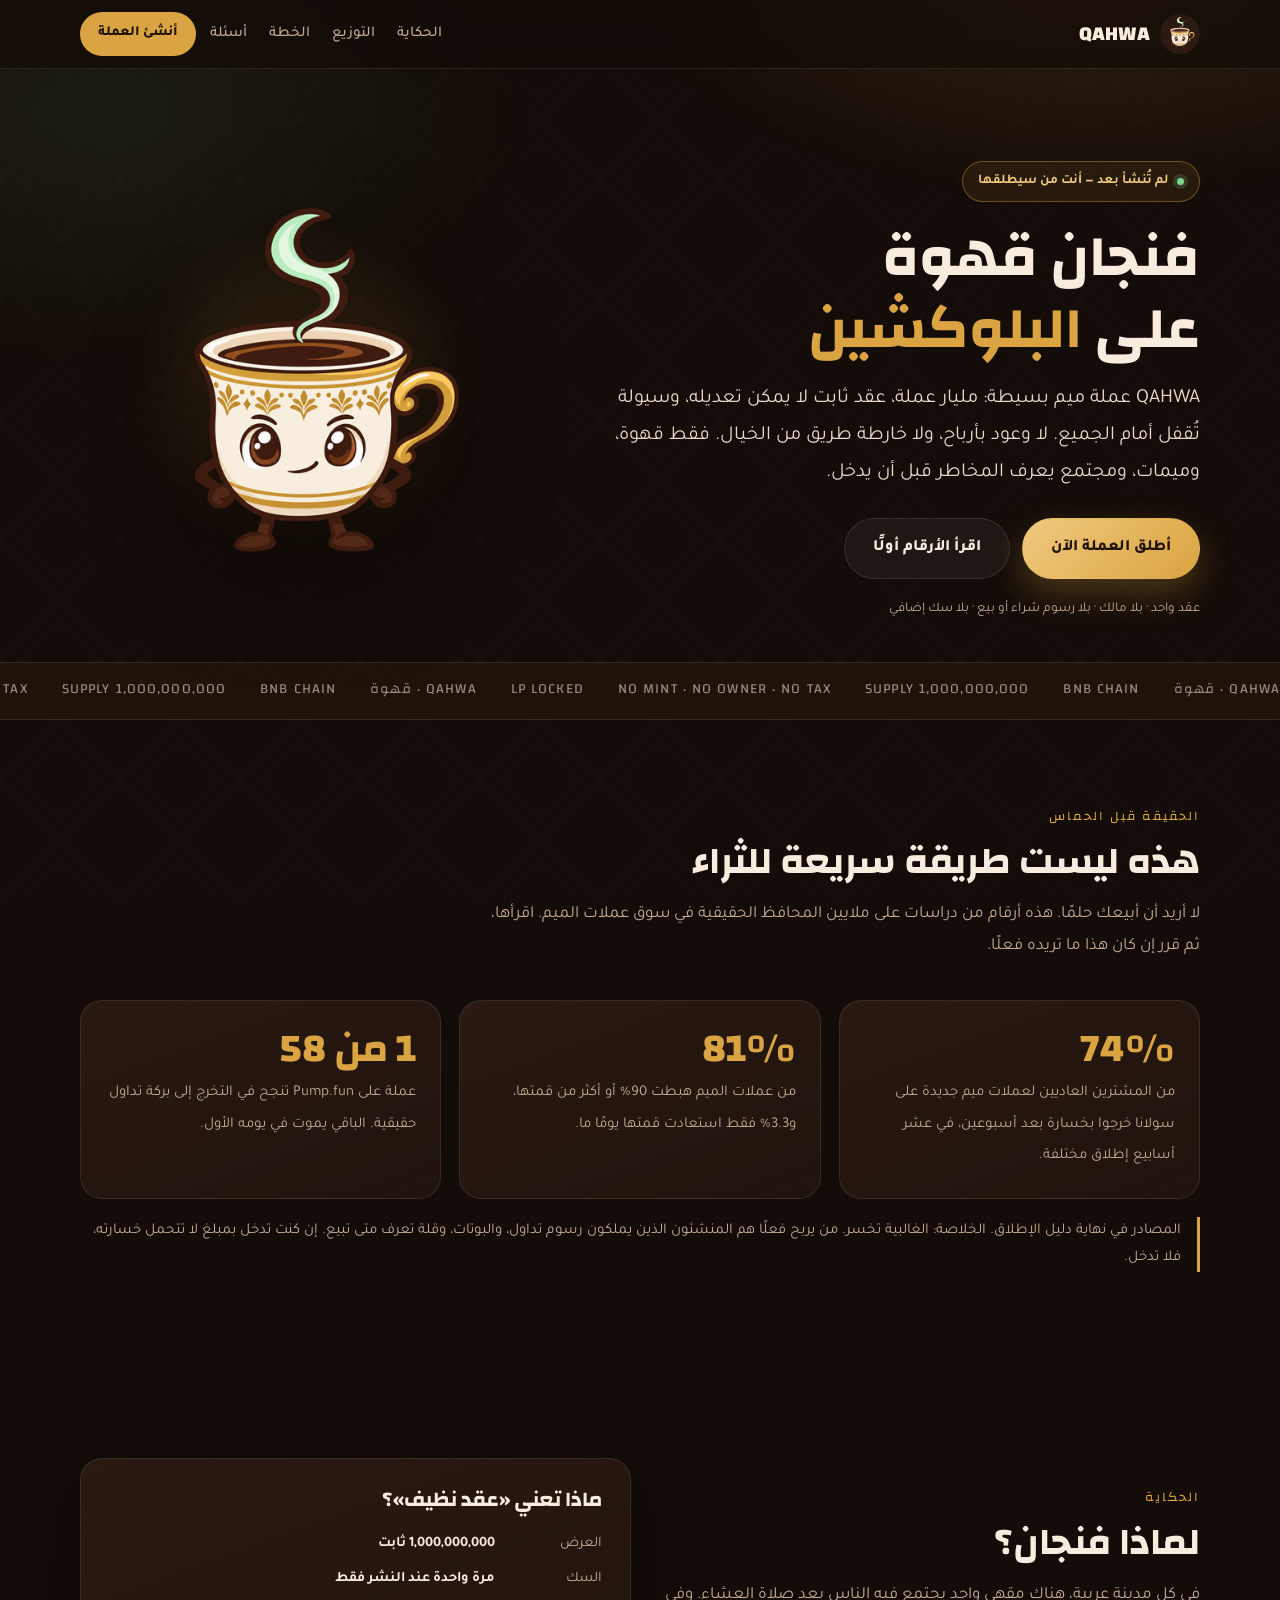
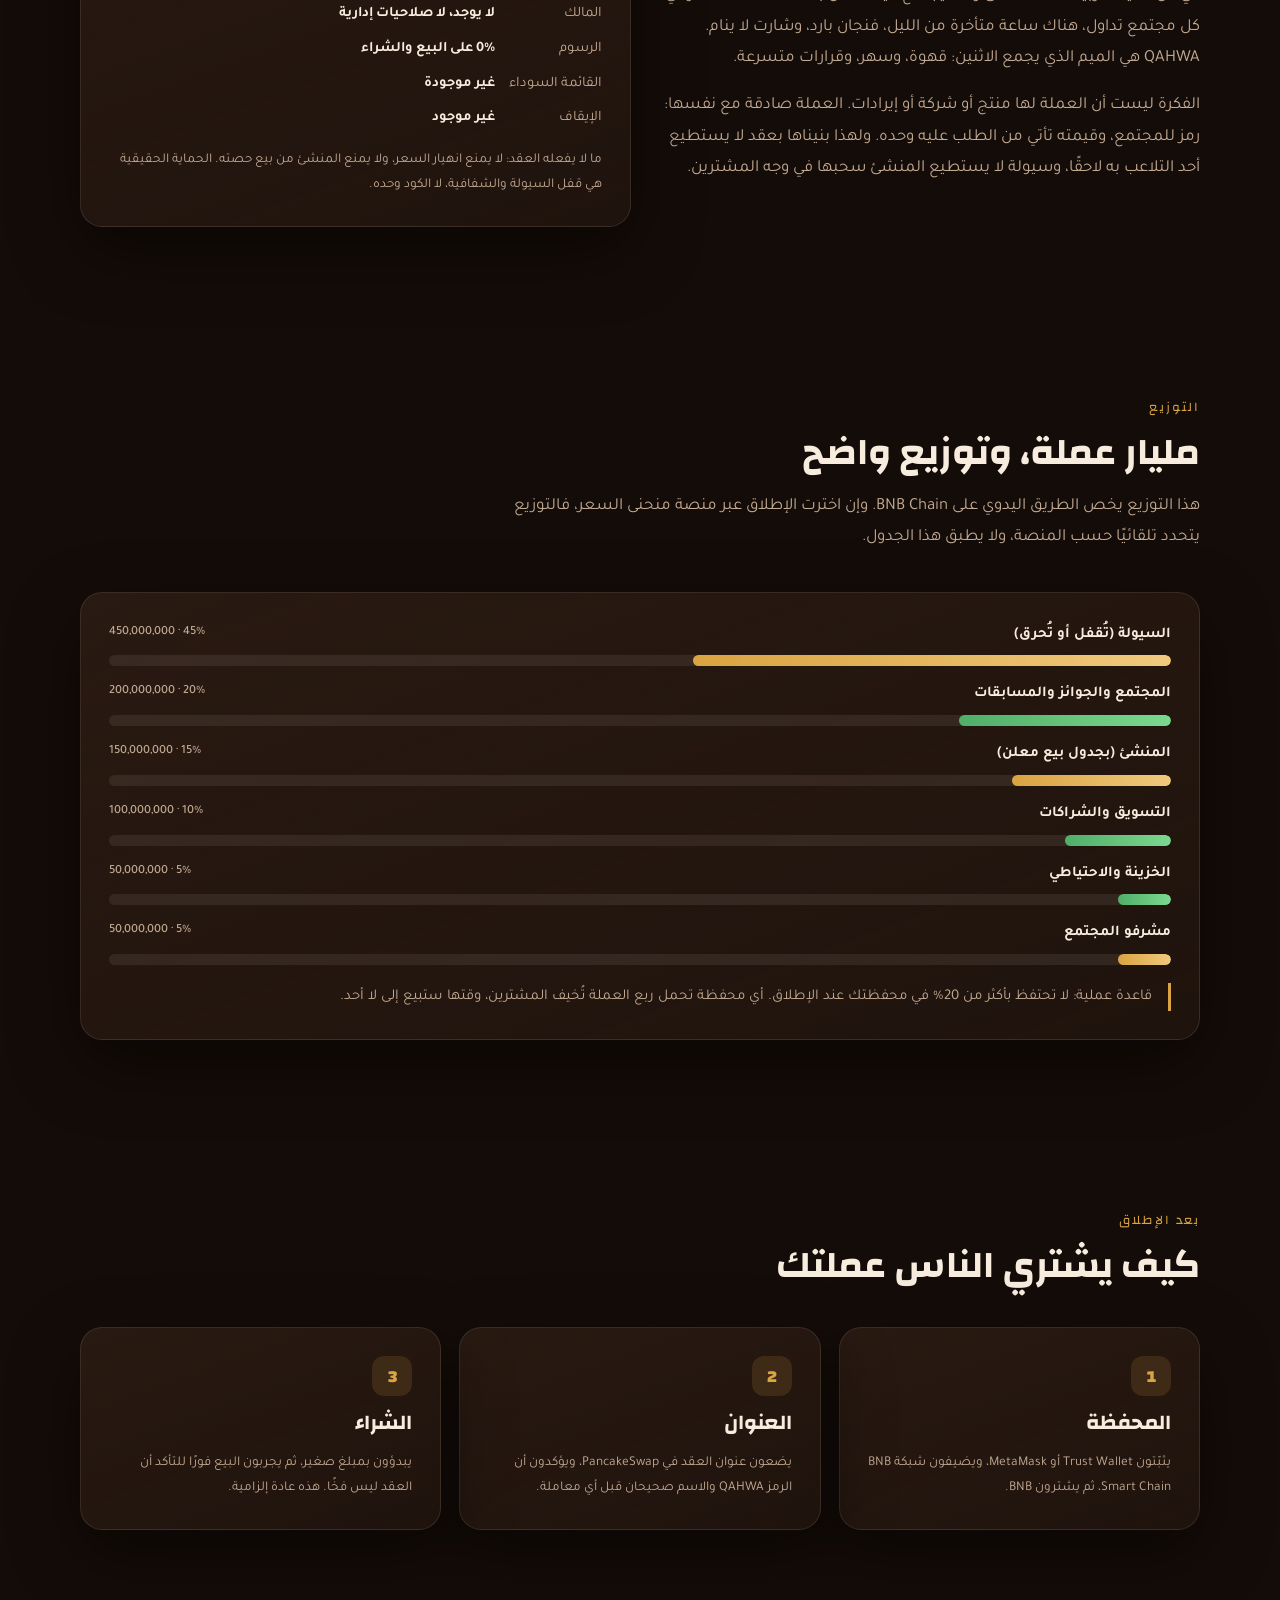
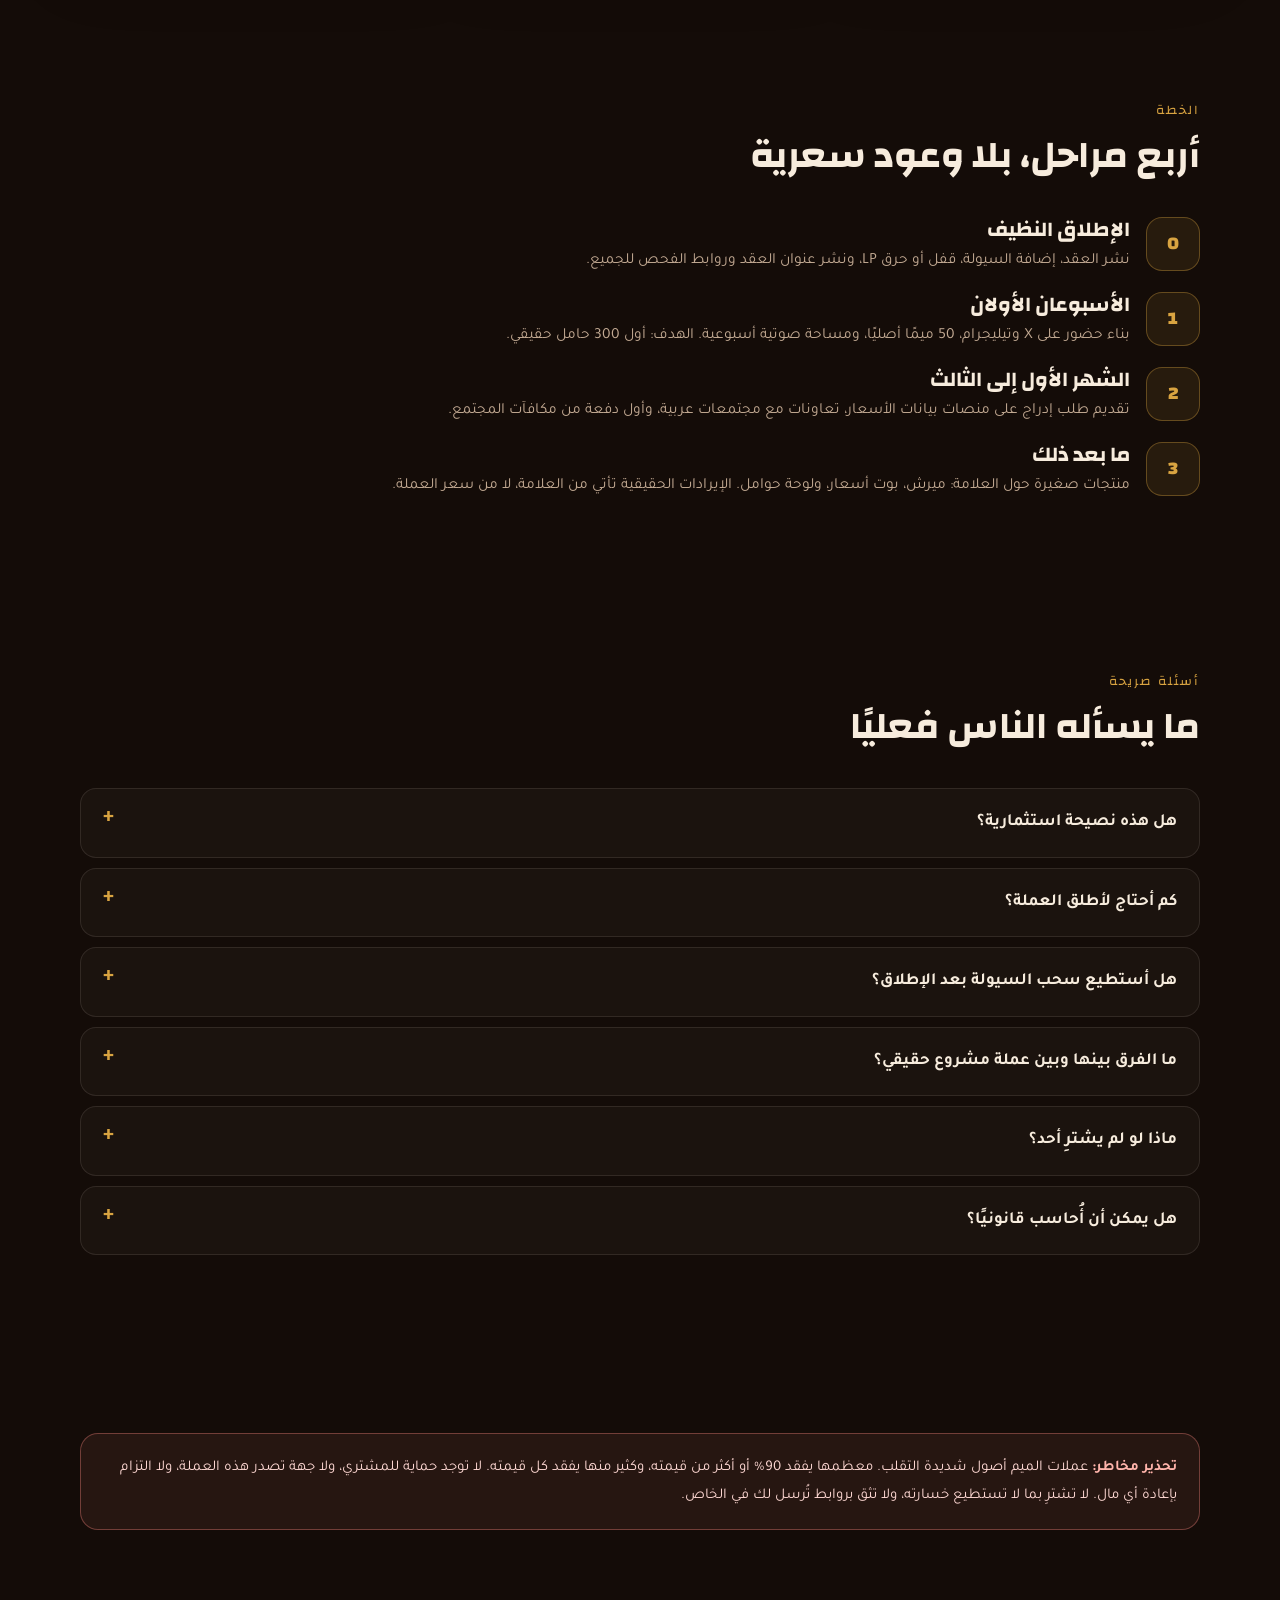
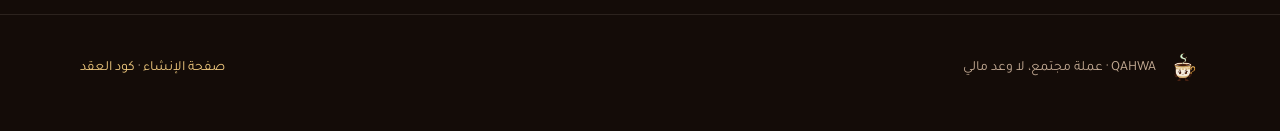
==== index.html @ ad8cb72c "QAHWA token site and one-click deployer" ====
<!DOCTYPE html>
<html lang="ar" dir="rtl">
<head>
<meta charset="utf-8">
<meta name="viewport" content="width=device-width, initial-scale=1">
<title>QAHWA — عملة القهوة العربية</title>
<meta name="description" content="QAHWA عملة ميم على BNB Chain: عقد ثابت بلا مالك ولا سك إضافي، سيولة مقفلة، ومجتمع قهوة وشارت. اعرف المخاطر قبل أن تشتري.">
<meta property="og:title" content="QAHWA — عملة القهوة العربية">
<meta property="og:description" content="عملة ميم بعقد نظيف وسيولة مقفلة. القيمة تأتي من المجتمع، لا من الوعود.">
<meta property="og:image" content="https://files.manuscdn.com/user_upload_by_module/session_file/310519663857762102/jOclWRmcEulWExmc.png">
<meta name="theme-color" content="#140c08">
<link rel="icon" href="assets/logo.png">
<link rel="stylesheet" href="styles.css">
</head>
<body>

<nav class="nav">
  <div class="wrap nav-in">
    <a class="brand" href="index.html">
      <img src="assets/logo.png" alt="شعار QAHWA">
      <span>QAHWA</span>
    </a>
    <div class="nav-links">
      <a href="#story">الحكاية</a>
      <a href="#tokenomics">التوزيع</a>
      <a href="#roadmap">الخطة</a>
      <a href="#faq">أسئلة</a>
    </div>
    <a class="nav-cta" href="launch.html">أنشئ العملة</a>
  </div>
</nav>

<header class="hero">
  <div class="wrap hero-grid">
    <div>
      <div class="chip"><span class="dot"></span> لم تُنشأ بعد — أنت من سيطلقها</div>
      <h1>فنجان قهوة<br>على <span>البلوكشين</span></h1>
      <p class="lead">
        QAHWA عملة ميم بسيطة: مليار عملة، عقد ثابت لا يمكن تعديله،
        وسيولة تُقفل أمام الجميع. لا وعود بأرباح، ولا خارطة طريق من الخيال.
        فقط قهوة، وميمات، ومجتمع يعرف المخاطر قبل أن يدخل.
      </p>
      <div class="hero-actions">
        <a class="btn btn-primary" href="launch.html">أطلق العملة الآن</a>
        <a class="btn btn-ghost" href="#reality">اقرأ الأرقام أولًا</a>
      </div>
      <p class="small" style="margin:0">
        عقد واحد · بلا مالك · بلا رسوم شراء أو بيع · بلا سك إضافي
      </p>
    </div>
    <div class="hero-art">
      <img src="assets/logo.png" alt="فنجان QAHWA">
    </div>
  </div>
</header>

<div class="strip">
  <div class="strip-track">
    <span>QAHWA · قهوة</span><span>BNB CHAIN</span><span>1,000,000,000 SUPPLY</span>
    <span>NO MINT · NO OWNER · NO TAX</span><span>LP LOCKED</span>
    <span>QAHWA · قهوة</span><span>BNB CHAIN</span><span>1,000,000,000 SUPPLY</span>
    <span>NO MINT · NO OWNER · NO TAX</span><span>LP LOCKED</span>
  </div>
</div>

<section id="reality">
  <div class="wrap">
    <div class="section-head">
      <span class="eyebrow">الحقيقة قبل الحماس</span>
      <h2>هذه ليست طريقة سريعة للثراء</h2>
      <p>
        لا أريد أن أبيعك حلمًا. هذه أرقام من دراسات على ملايين المحافظ الحقيقية
        في سوق عملات الميم. اقرأها، ثم قرر إن كان هذا ما تريده فعلًا.
      </p>
    </div>
    <div class="grid-3">
      <div class="stat">
        <b>74%</b>
        <span>من المشترين العاديين لعملات ميم جديدة على سولانا خرجوا بخسارة بعد أسبوعين، في عشر أسابيع إطلاق مختلفة.</span>
      </div>
      <div class="stat">
        <b>81%</b>
        <span>من عملات الميم هبطت 90% أو أكثر من قمتها، و3.3% فقط استعادت قمتها يومًا ما.</span>
      </div>
      <div class="stat">
        <b>1 من 58</b>
        <span>عملة على Pump.fun تنجح في التخرج إلى بركة تداول حقيقية. الباقي يموت في يومه الأول.</span>
      </div>
    </div>
    <p class="note">
      المصادر في نهاية دليل الإطلاق. الخلاصة: الغالبية تخسر. من يربح فعلًا هم المنشئون
      الذين يملكون رسوم تداول، والبوتات، وقلة تعرف متى تبيع. إن كنت تدخل بمبلغ
      لا تتحمل خسارته، فلا تدخل.
    </p>
  </div>
</section>

<section id="story">
  <div class="wrap grid-2" style="align-items:center">
    <div>
      <span class="eyebrow">الحكاية</span>
      <h2>لماذا فنجان؟</h2>
      <p>
        في كل مدينة عربية، هناك مقهى واحد يجتمع فيه الناس بعد صلاة العشاء.
        وفي كل مجتمع تداول، هناك ساعة متأخرة من الليل، فنجان بارد، وشارت لا ينام.
        QAHWA هي الميم الذي يجمع الاثنين: قهوة، وسهر، وقرارات متسرعة.
      </p>
      <p>
        الفكرة ليست أن العملة لها منتج أو شركة أو إيرادات. العملة صادقة مع نفسها:
        رمز للمجتمع، وقيمته تأتي من الطلب عليه وحده. ولهذا بنيناها بعقد لا يستطيع
        أحد التلاعب به لاحقًا، وسيولة لا يستطيع المنشئ سحبها في وجه المشترين.
      </p>
    </div>
    <div class="card">
      <h3 style="margin-bottom:18px">ماذا تعني «عقد نظيف»؟</h3>
      <dl class="kv">
        <dt>العرض</dt><dd>1,000,000,000 ثابت</dd>
        <dt>السك</dt><dd>مرة واحدة عند النشر فقط</dd>
        <dt>المالك</dt><dd>لا يوجد، لا صلاحيات إدارية</dd>
        <dt>الرسوم</dt><dd>0% على البيع والشراء</dd>
        <dt>القائمة السوداء</dt><dd>غير موجودة</dd>
        <dt>الإيقاف</dt><dd>غير موجود</dd>
      </dl>
      <p class="small" style="margin-top:16px;margin-bottom:0">
        ما لا يفعله العقد: لا يمنع انهيار السعر، ولا يمنع المنشئ من بيع حصته.
        الحماية الحقيقية هي قفل السيولة والشفافية، لا الكود وحده.
      </p>
    </div>
  </div>
</section>

<section id="tokenomics">
  <div class="wrap">
    <div class="section-head">
      <span class="eyebrow">التوزيع</span>
      <h2>مليار عملة، وتوزيع واضح</h2>
      <p>
        هذا التوزيع يخص الطريق اليدوي على BNB Chain. وإن اخترت الإطلاق عبر منصة
        منحنى السعر، فالتوزيع يتحدد تلقائيًا حسب المنصة، ولا يطبق هذا الجدول.
      </p>
    </div>
    <div class="card">
      <div class="tokenomics">
        <div class="tok-row"><div class="tok-top"><span>السيولة (تُقفل أو تُحرق)</span><small>45% · 450,000,000</small></div><div class="bar"><i style="width:45%"></i></div></div>
        <div class="tok-row"><div class="tok-top"><span>المجتمع والجوائز والمسابقات</span><small>20% · 200,000,000</small></div><div class="bar mint"><i style="width:20%"></i></div></div>
        <div class="tok-row"><div class="tok-top"><span>المنشئ (بجدول بيع معلن)</span><small>15% · 150,000,000</small></div><div class="bar"><i style="width:15%"></i></div></div>
        <div class="tok-row"><div class="tok-top"><span>التسويق والشراكات</span><small>10% · 100,000,000</small></div><div class="bar mint"><i style="width:10%"></i></div></div>
        <div class="tok-row"><div class="tok-top"><span>الخزينة والاحتياطي</span><small>5% · 50,000,000</small></div><div class="bar mint"><i style="width:5%"></i></div></div>
        <div class="tok-row"><div class="tok-top"><span>مشرفو المجتمع</span><small>5% · 50,000,000</small></div><div class="bar"><i style="width:5%"></i></div></div>
      </div>
      <p class="note" style="margin-bottom:0">
        قاعدة عملية: لا تحتفظ بأكثر من 20% في محفظتك عند الإطلاق. أي محفظة تحمل
        ربع العملة تُخيف المشترين، وقتها ستبيع إلى لا أحد.
      </p>
    </div>
  </div>
</section>

<section id="buy">
  <div class="wrap">
    <div class="section-head">
      <span class="eyebrow">بعد الإطلاق</span>
      <h2>كيف يشتري الناس عملتك</h2>
    </div>
    <div class="grid-3">
      <div class="card">
        <div class="num">1</div>
        <h3>المحفظة</h3>
        <p class="small" style="margin:0">يثبّتون Trust Wallet أو MetaMask، ويضيفون شبكة BNB Smart Chain، ثم يشترون BNB.</p>
      </div>
      <div class="card">
        <div class="num">2</div>
        <h3>العنوان</h3>
        <p class="small" style="margin:0">يضعون عنوان العقد في PancakeSwap، ويؤكدون أن الرمز QAHWA والاسم صحيحان قبل أي معاملة.</p>
      </div>
      <div class="card">
        <div class="num">3</div>
        <h3>الشراء</h3>
        <p class="small" style="margin:0">يبدؤون بمبلغ صغير، ثم يجربون البيع فورًا للتأكد أن العقد ليس فخًا. هذه عادة إلزامية.</p>
      </div>
    </div>
  </div>
</section>

<section id="roadmap">
  <div class="wrap">
    <div class="section-head">
      <span class="eyebrow">الخطة</span>
      <h2>أربع مراحل، بلا وعود سعرية</h2>
    </div>
    <div class="timeline">
      <div class="tl-item">
        <div class="tl-badge">0</div>
        <div>
          <h3>الإطلاق النظيف</h3>
          <p>نشر العقد، إضافة السيولة، قفل أو حرق LP، ونشر عنوان العقد وروابط الفحص للجميع.</p>
        </div>
      </div>
      <div class="tl-item">
        <div class="tl-badge">1</div>
        <div>
          <h3>الأسبوعان الأولان</h3>
          <p>بناء حضور على X وتيليجرام، 50 ميمًا أصليًا، ومساحة صوتية أسبوعية. الهدف: أول 300 حامل حقيقي.</p>
        </div>
      </div>
      <div class="tl-item">
        <div class="tl-badge">2</div>
        <div>
          <h3>الشهر الأول إلى الثالث</h3>
          <p>تقديم طلب إدراج على منصات بيانات الأسعار، تعاونات مع مجتمعات عربية، وأول دفعة من مكافآت المجتمع.</p>
        </div>
      </div>
      <div class="tl-item">
        <div class="tl-badge">3</div>
        <div>
          <h3>ما بعد ذلك</h3>
          <p>منتجات صغيرة حول العلامة: ميرش، بوت أسعار، ولوحة حوامل. الإيرادات الحقيقية تأتي من العلامة، لا من سعر العملة.</p>
        </div>
      </div>
    </div>
  </div>
</section>

<section id="faq">
  <div class="wrap">
    <div class="section-head">
      <span class="eyebrow">أسئلة صريحة</span>
      <h2>ما يسأله الناس فعليًا</h2>
    </div>

    <details>
      <summary>هل هذه نصيحة استثمارية؟</summary>
      <p>لا. هذا محتوى تعليمي وأداة تقنية. العملات الرقمية عالية المخاطر، وعملات الميم هي الأعلى خطرًا بينها. لا تضع مالًا تحتاج إليه.</p>
    </details>

    <details>
      <summary>كم أحتاج لأطلق العملة؟</summary>
      <p>على BNB Chain: حوالي 5 دولارات غاز للنشر، ثم 10 إلى 30 دولارًا للسيولة الأولية. على Solana عبر Pump.fun: تكلفة الإنشاء صفر، وتحتاج دولارات قليلة من SOL للتداول الأول.</p>
    </details>

    <details>
      <summary>هل أستطيع سحب السيولة بعد الإطلاق؟</summary>
      <p>تقنيًا نعم إن لم تقفلها. ولهذا يقفلها المنشئون المحترمون أو يحرقونها فورًا. صفحة النشر هنا تمنحك رابط القفل مباشرة بعد الإنشاء.</p>
    </details>

    <details>
      <summary>ما الفرق بينها وبين عملة مشروع حقيقي؟</summary>
      <p>لا يوجد منتج يبيع خدمة، ولا إيرادات توزع على الحاملين. قيمة العملة هي ما يدفعه المشتري التالي فقط. هذا ليس عيبًا مخفيًا، بل تعريف العملة.</p>
    </details>

    <details>
      <summary>ماذا لو لم يشترِ أحد؟</summary>
      <p>تخسر تكاليف النشر والسيولة، وتبقى العملات في محفظتك بلا سوق. هذا هو السيناريو الأكثر احتمالًا إحصائيًا، وخطتك يجب أن تتحمله.</p>
    </details>

    <details>
      <summary>هل يمكن أن أُحاسب قانونيًا؟</summary>
      <p>نعم، إن وعدت بأرباح مضمونة، أو استخدمت أسماء مشاهير بلا إذن، أو ضخمت حجمًا وهميًا، أو بعت حصة كبيرة بعد ترويج مضلل. القواعد تختلف بين الدول، واستشر مختصًا في بلدك.</p>
    </details>
  </div>
</section>

<section>
  <div class="wrap">
    <div class="warn">
      <strong>تحذير مخاطر:</strong> عملات الميم أصول شديدة التقلب. معظمها يفقد 90% أو أكثر من قيمته،
      وكثير منها يفقد كل قيمته. لا توجد حماية للمشتري، ولا جهة تصدر هذه العملة، ولا التزام
      بإعادة أي مال. لا تشترِ بما لا تستطيع خسارته، ولا تثق بروابط تُرسل لك في الخاص.
    </div>
  </div>
</section>

<footer>
  <div class="wrap foot-in">
    <div style="display:flex;align-items:center;gap:10px">
      <img src="assets/logo.png" alt="" style="width:34px;height:34px;border-radius:50%">
      <span>QAHWA · عملة مجتمع، لا وعد مالي</span>
    </div>
    <div>
      <a href="launch.html">صفحة الإنشاء</a> ·
      <a href="Qahwa.sol">كود العقد</a>
    </div>
  </div>
</footer>

</body>
</html>
---- styles.css ----
@import url('https://fonts.googleapis.com/css2?family=Changa:wght@600;700;800&family=Tajawal:wght@400;500;700;800&display=swap');

:root {
  --espresso: #140c08;
  --coffee: #1e120c;
  --card: #291a12;
  --card-2: #332116;
  --cream: #f7ecdd;
  --muted: #c3aa93;
  --gold: #d9a441;
  --gold-soft: #f0c97e;
  --mint: #7bd88f;
  --line: rgba(247, 236, 221, 0.1);
  --shadow: 0 24px 70px rgba(0, 0, 0, 0.45);
  --radius: 22px;
}

* { box-sizing: border-box; }

html { scroll-behavior: smooth; }

body {
  margin: 0;
  background: var(--espresso);
  color: var(--cream);
  font-family: 'Tajawal', system-ui, -apple-system, 'Segoe UI', sans-serif;
  font-size: 17px;
  line-height: 1.85;
  -webkit-font-smoothing: antialiased;
  overflow-x: hidden;
}

body::before {
  content: "";
  position: fixed;
  inset: 0;
  pointer-events: none;
  z-index: 0;
  background:
    radial-gradient(760px 420px at 85% -8%, rgba(217, 164, 65, 0.16), transparent 65%),
    radial-gradient(620px 380px at 8% 12%, rgba(123, 216, 143, 0.08), transparent 70%),
    url("data:image/svg+xml,%3Csvg xmlns='http://www.w3.org/2000/svg' width='120' height='120' viewBox='0 0 120 120'%3E%3Cg fill='none' stroke='%23f7ecdd' stroke-opacity='0.035' stroke-width='1'%3E%3Cpath d='M60 0l60 60-60 60L0 60z'/%3E%3Cpath d='M60 22l38 38-38 38-38-38z'/%3E%3C/g%3E%3C/svg%3E");
}

.wrap {
  position: relative;
  z-index: 1;
  width: min(1120px, calc(100% - 40px));
  margin: 0 auto;
}

a { color: var(--gold-soft); text-decoration: none; }
a:hover { color: var(--cream); }

h1, h2, h3, h4 {
  font-family: 'Changa', 'Tajawal', sans-serif;
  line-height: 1.25;
  margin: 0 0 14px;
  font-weight: 700;
  letter-spacing: 0;
}

h1 { font-size: clamp(34px, 6vw, 58px); }
h2 { font-size: clamp(26px, 4vw, 38px); }
h3 { font-size: 21px; }

p { margin: 0 0 16px; color: var(--muted); }

.lead { font-size: clamp(17px, 2.2vw, 20px); color: #e8d8c6; }

/* ---------- nav ---------- */
.nav {
  position: sticky;
  top: 0;
  z-index: 40;
  backdrop-filter: blur(14px);
  background: rgba(20, 12, 8, 0.72);
  border-bottom: 1px solid var(--line);
}

.nav-in {
  display: flex;
  align-items: center;
  gap: 14px;
  padding: 12px 0;
}

.brand {
  display: flex;
  align-items: center;
  gap: 10px;
  font-family: 'Changa', sans-serif;
  font-weight: 800;
  font-size: 20px;
  color: var(--cream);
}

.brand img { width: 40px; height: 40px; border-radius: 50%; background: #2a1a11; }

.nav-links {
  display: flex;
  gap: 22px;
  margin-inline-start: auto;
  font-size: 15px;
  font-weight: 500;
}

.nav-links a { color: var(--muted); }
.nav-links a:hover { color: var(--cream); }

.nav-cta {
  padding: 9px 18px;
  border-radius: 999px;
  background: var(--gold);
  color: #201208 !important;
  font-weight: 800;
  font-size: 14px;
  white-space: nowrap;
}

@media (max-width: 760px) {
  .nav-links { display: none; }
  .nav-cta { margin-inline-start: auto; }
}

/* ---------- hero ---------- */
.hero {
  padding: clamp(48px, 8vw, 92px) 0 40px;
}

.hero-grid {
  display: grid;
  grid-template-columns: 1.15fr 0.85fr;
  gap: clamp(24px, 5vw, 64px);
  align-items: center;
}

@media (max-width: 860px) {
  .hero-grid { grid-template-columns: 1fr; }
  .hero-art { order: -1; max-width: 320px; margin: 0 auto; }
}

.chip {
  display: inline-flex;
  align-items: center;
  gap: 8px;
  padding: 7px 15px;
  border: 1px solid rgba(217, 164, 65, 0.4);
  border-radius: 999px;
  background: rgba(217, 164, 65, 0.09);
  color: var(--gold-soft);
  font-size: 13.5px;
  font-weight: 700;
  margin-bottom: 20px;
}

.dot {
  width: 7px; height: 7px; border-radius: 50%;
  background: var(--mint);
  box-shadow: 0 0 0 4px rgba(123, 216, 143, 0.16);
}

.hero h1 span { color: var(--gold); }

.hero-actions {
  display: flex;
  flex-wrap: wrap;
  gap: 12px;
  margin: 26px 0 18px;
}

.btn {
  display: inline-flex;
  align-items: center;
  justify-content: center;
  gap: 9px;
  padding: 15px 28px;
  border-radius: 999px;
  border: 1px solid transparent;
  font-family: 'Tajawal', sans-serif;
  font-weight: 800;
  font-size: 16px;
  cursor: pointer;
  transition: transform .18s ease, box-shadow .18s ease, background .18s ease;
}

.btn:hover { transform: translateY(-2px); }

.btn-primary {
  background: linear-gradient(135deg, var(--gold-soft), var(--gold));
  color: #23140a;
  box-shadow: 0 14px 34px rgba(217, 164, 65, 0.28);
}

.btn-ghost {
  background: rgba(247, 236, 221, 0.05);
  border-color: var(--line);
  color: var(--cream);
}

.btn:disabled { opacity: .45; cursor: not-allowed; transform: none; }

.hero-art { position: relative; display: grid; place-items: center; }

.hero-art::after {
  content: "";
  position: absolute;
  width: 78%;
  aspect-ratio: 1;
  border-radius: 50%;
  background: radial-gradient(circle, rgba(217, 164, 65, 0.26), transparent 68%);
  filter: blur(18px);
  z-index: -1;
}

.hero-art img {
  width: 100%;
  max-width: 420px;
  filter: drop-shadow(0 26px 50px rgba(0, 0, 0, 0.55));
  animation: float 7s ease-in-out infinite;
}

@keyframes float {
  0%, 100% { transform: translateY(0) rotate(-1deg); }
  50% { transform: translateY(-14px) rotate(1deg); }
}

/* ---------- ticker strip ---------- */
.strip {
  border-block: 1px solid var(--line);
  background: rgba(217, 164, 65, 0.05);
  overflow: hidden;
  padding: 12px 0;
  white-space: nowrap;
}

.strip-track {
  display: inline-flex;
  gap: 34px;
  animation: slide 26s linear infinite;
  font-family: 'Changa', sans-serif;
  font-size: 14px;
  letter-spacing: .08em;
  color: rgba(247, 236, 221, 0.55);
}

@keyframes slide {
  from { transform: translateX(0); }
  to { transform: translateX(50%); }
}

/* ---------- sections ---------- */
section { padding: clamp(46px, 7vw, 84px) 0; position: relative; }

.section-head { max-width: 720px; margin-bottom: 38px; }
.section-head p { margin-bottom: 0; }

.eyebrow {
  font-family: 'Changa', sans-serif;
  font-size: 13px;
  letter-spacing: .16em;
  color: var(--gold);
  text-transform: uppercase;
  margin-bottom: 10px;
  display: block;
}

/* ---------- reality cards ---------- */
.grid-3 {
  display: grid;
  grid-template-columns: repeat(3, 1fr);
  gap: 18px;
}

@media (max-width: 860px) { .grid-3 { grid-template-columns: 1fr; } }

.stat {
  background: linear-gradient(160deg, var(--card), rgba(41, 26, 18, 0.55));
  border: 1px solid var(--line);
  border-radius: var(--radius);
  padding: 26px 24px;
}

.stat b {
  display: block;
  font-family: 'Changa', sans-serif;
  font-size: 40px;
  line-height: 1.1;
  color: var(--gold);
  margin-bottom: 6px;
}

.stat span { font-size: 15px; color: var(--muted); }

/* ---------- cards ---------- */
.card {
  background: linear-gradient(160deg, var(--card), rgba(41, 26, 18, 0.55));
  border: 1px solid var(--line);
  border-radius: var(--radius);
  padding: 28px;
  box-shadow: var(--shadow);
}

.grid-2 {
  display: grid;
  grid-template-columns: repeat(2, 1fr);
  gap: 18px;
}

@media (max-width: 860px) { .grid-2 { grid-template-columns: 1fr; } }

.num {
  display: grid;
  place-items: center;
  width: 40px; height: 40px;
  border-radius: 12px;
  background: rgba(217, 164, 65, 0.14);
  color: var(--gold);
  font-family: 'Changa', sans-serif;
  font-weight: 800;
  margin-bottom: 14px;
}

/* ---------- tokenomics ---------- */
.tokenomics { display: grid; gap: 14px; }

.tok-row { display: grid; gap: 7px; }

.tok-top {
  display: flex;
  justify-content: space-between;
  font-size: 15px;
  font-weight: 700;
  color: var(--cream);
}

.tok-top small { color: var(--muted); font-weight: 500; }

.bar {
  height: 11px;
  border-radius: 999px;
  background: rgba(247, 236, 221, 0.08);
  overflow: hidden;
}

.bar i {
  display: block;
  height: 100%;
  border-radius: 999px;
  background: linear-gradient(90deg, var(--gold), var(--gold-soft));
}

.bar.mint i { background: linear-gradient(90deg, #4fae68, var(--mint)); }

/* ---------- steps / roadmap ---------- */
.timeline { position: relative; display: grid; gap: 16px; }

.tl-item {
  display: grid;
  grid-template-columns: 54px 1fr;
  gap: 16px;
  align-items: start;
}

.tl-badge {
  width: 54px; height: 54px;
  display: grid; place-items: center;
  border-radius: 16px;
  border: 1px solid rgba(217, 164, 65, 0.35);
  background: rgba(217, 164, 65, 0.1);
  color: var(--gold);
  font-family: 'Changa', sans-serif;
  font-weight: 800;
  font-size: 18px;
}

.tl-item h3 { margin-bottom: 4px; }
.tl-item p { margin: 0; font-size: 15.5px; }

/* ---------- faq ---------- */
details {
  border: 1px solid var(--line);
  border-radius: 16px;
  background: rgba(247, 236, 221, 0.03);
  padding: 18px 22px;
  margin-bottom: 10px;
}

details summary {
  cursor: pointer;
  font-weight: 700;
  color: var(--cream);
  list-style: none;
  display: flex;
  justify-content: space-between;
  gap: 16px;
}

details summary::-webkit-details-marker { display: none; }
details summary::after { content: "+"; color: var(--gold); font-size: 22px; line-height: 1; }
details[open] summary::after { content: "−"; }
details p { margin: 12px 0 0; font-size: 15.5px; }

/* ---------- warning ---------- */
.warn {
  border: 1px solid rgba(255, 138, 128, 0.35);
  background: rgba(255, 138, 128, 0.08);
  border-radius: 18px;
  padding: 20px 22px;
  color: #ffd9d4;
  font-size: 15px;
}

.warn strong { color: #ffb4ab; }

.note {
  border-inline-start: 3px solid var(--gold);
  padding-inline-start: 16px;
  color: var(--muted);
  font-size: 15px;
  margin: 18px 0;
}

/* ---------- footer ---------- */
footer {
  border-top: 1px solid var(--line);
  padding: 36px 0 46px;
  font-size: 14px;
  color: var(--muted);
}

.foot-in { display: flex; flex-wrap: wrap; gap: 18px; align-items: center; justify-content: space-between; }

/* ---------- launch page ---------- */
.launch-head { padding: 34px 0 10px; text-align: center; }

.launch {
  max-width: 760px;
  margin: 0 auto 70px;
  display: grid;
  gap: 16px;
}

.step {
  border: 1px solid var(--line);
  border-radius: var(--radius);
  background: linear-gradient(160deg, var(--card), rgba(41, 26, 18, 0.5));
  padding: 22px;
  opacity: .55;
  transition: opacity .25s ease, border-color .25s ease;
}

.step.active { opacity: 1; border-color: rgba(217, 164, 65, 0.45); }
.step.done { opacity: 1; border-color: rgba(123, 216, 143, 0.4); }

.step-head { display: flex; align-items: center; gap: 12px; margin-bottom: 10px; }

.step-no {
  width: 30px; height: 30px;
  display: grid; place-items: center;
  border-radius: 50%;
  background: rgba(247, 236, 221, 0.08);
  font-size: 14px;
  font-weight: 800;
  color: var(--gold);
  flex: none;
}

.step.done .step-no { background: rgba(123, 216, 143, 0.16); color: var(--mint); }

.step-head h3 { margin: 0; font-size: 19px; }

.mono {
  font-family: ui-monospace, SFMono-Regular, Menlo, Consolas, monospace;
  direction: ltr;
  text-align: left;
  font-size: 13px;
  word-break: break-all;
  background: rgba(0, 0, 0, 0.35);
  border: 1px solid var(--line);
  border-radius: 12px;
  padding: 10px 12px;
  color: #e6d4bf;
}

.chain-grid { display: grid; grid-template-columns: 1fr 1fr; gap: 12px; }

@media (max-width: 620px) { .chain-grid { grid-template-columns: 1fr; } }

.chain {
  border: 1px solid var(--line);
  border-radius: 16px;
  padding: 16px;
  cursor: pointer;
  background: rgba(0, 0, 0, 0.18);
  transition: border-color .2s, background .2s;
}

.chain:hover { border-color: rgba(217, 164, 65, .4); }
.chain.sel { border-color: var(--gold); background: rgba(217, 164, 65, 0.09); }

.chain b { display: block; color: var(--cream); font-size: 16px; }
.chain small { color: var(--muted); font-size: 13px; }

.log {
  font-family: ui-monospace, monospace;
  direction: ltr;
  text-align: left;
  font-size: 12.5px;
  line-height: 1.7;
  background: #0d0704;
  border: 1px solid var(--line);
  border-radius: 14px;
  padding: 14px;
  max-height: 220px;
  overflow: auto;
  color: #b9e6c4;
  white-space: pre-wrap;
  display: none;
}

.log.show { display: block; }

.ok-box {
  border: 1px solid rgba(123, 216, 143, 0.45);
  background: rgba(123, 216, 143, 0.08);
  border-radius: var(--radius);
  padding: 22px;
  display: none;
}

.ok-box.show { display: block; }

.ok-box h3 { color: var(--mint); }

.row { display: flex; flex-wrap: wrap; gap: 10px; margin-top: 12px; }

.mini {
  padding: 10px 16px;
  border-radius: 999px;
  border: 1px solid var(--line);
  background: rgba(247, 236, 221, 0.05);
  color: var(--cream);
  font-size: 14px;
  font-weight: 700;
  cursor: pointer;
}

.mini:hover { border-color: var(--gold); }

.check {
  display: flex;
  gap: 10px;
  align-items: flex-start;
  font-size: 14.5px;
  color: var(--muted);
  margin: 6px 0;
}

.check input { margin-top: 6px; width: 18px; height: 18px; accent-color: var(--gold); flex: none; }

.kv { display: grid; grid-template-columns: auto 1fr; gap: 8px 14px; font-size: 14.5px; }
.kv dt { color: var(--muted); }
.kv dd { margin: 0; color: var(--cream); font-weight: 700; }

.tag {
  display: inline-block;
  padding: 3px 10px;
  border-radius: 999px;
  background: rgba(123, 216, 143, .12);
  color: var(--mint);
  font-size: 12px;
  font-weight: 700;
}

.center { text-align: center; }
.small { font-size: 13.5px; }
.mt-0 { margin-top: 0; }
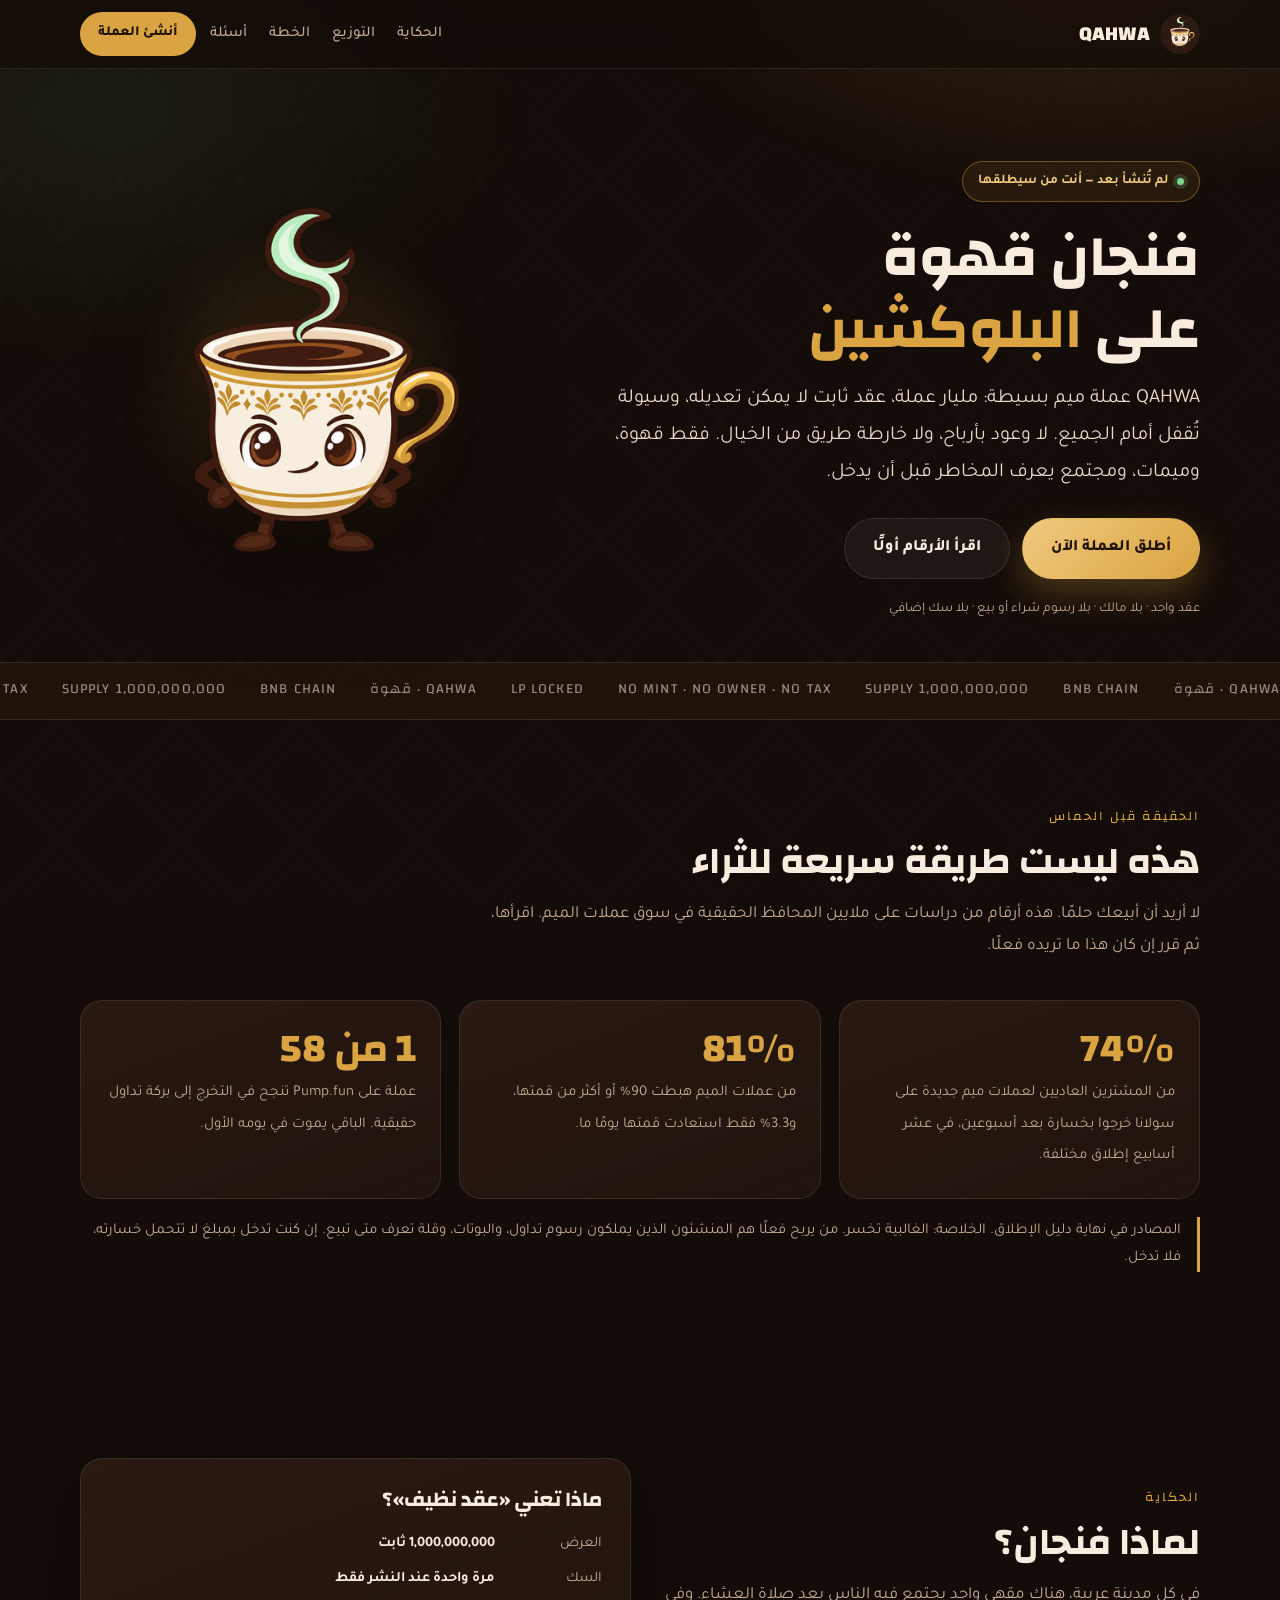
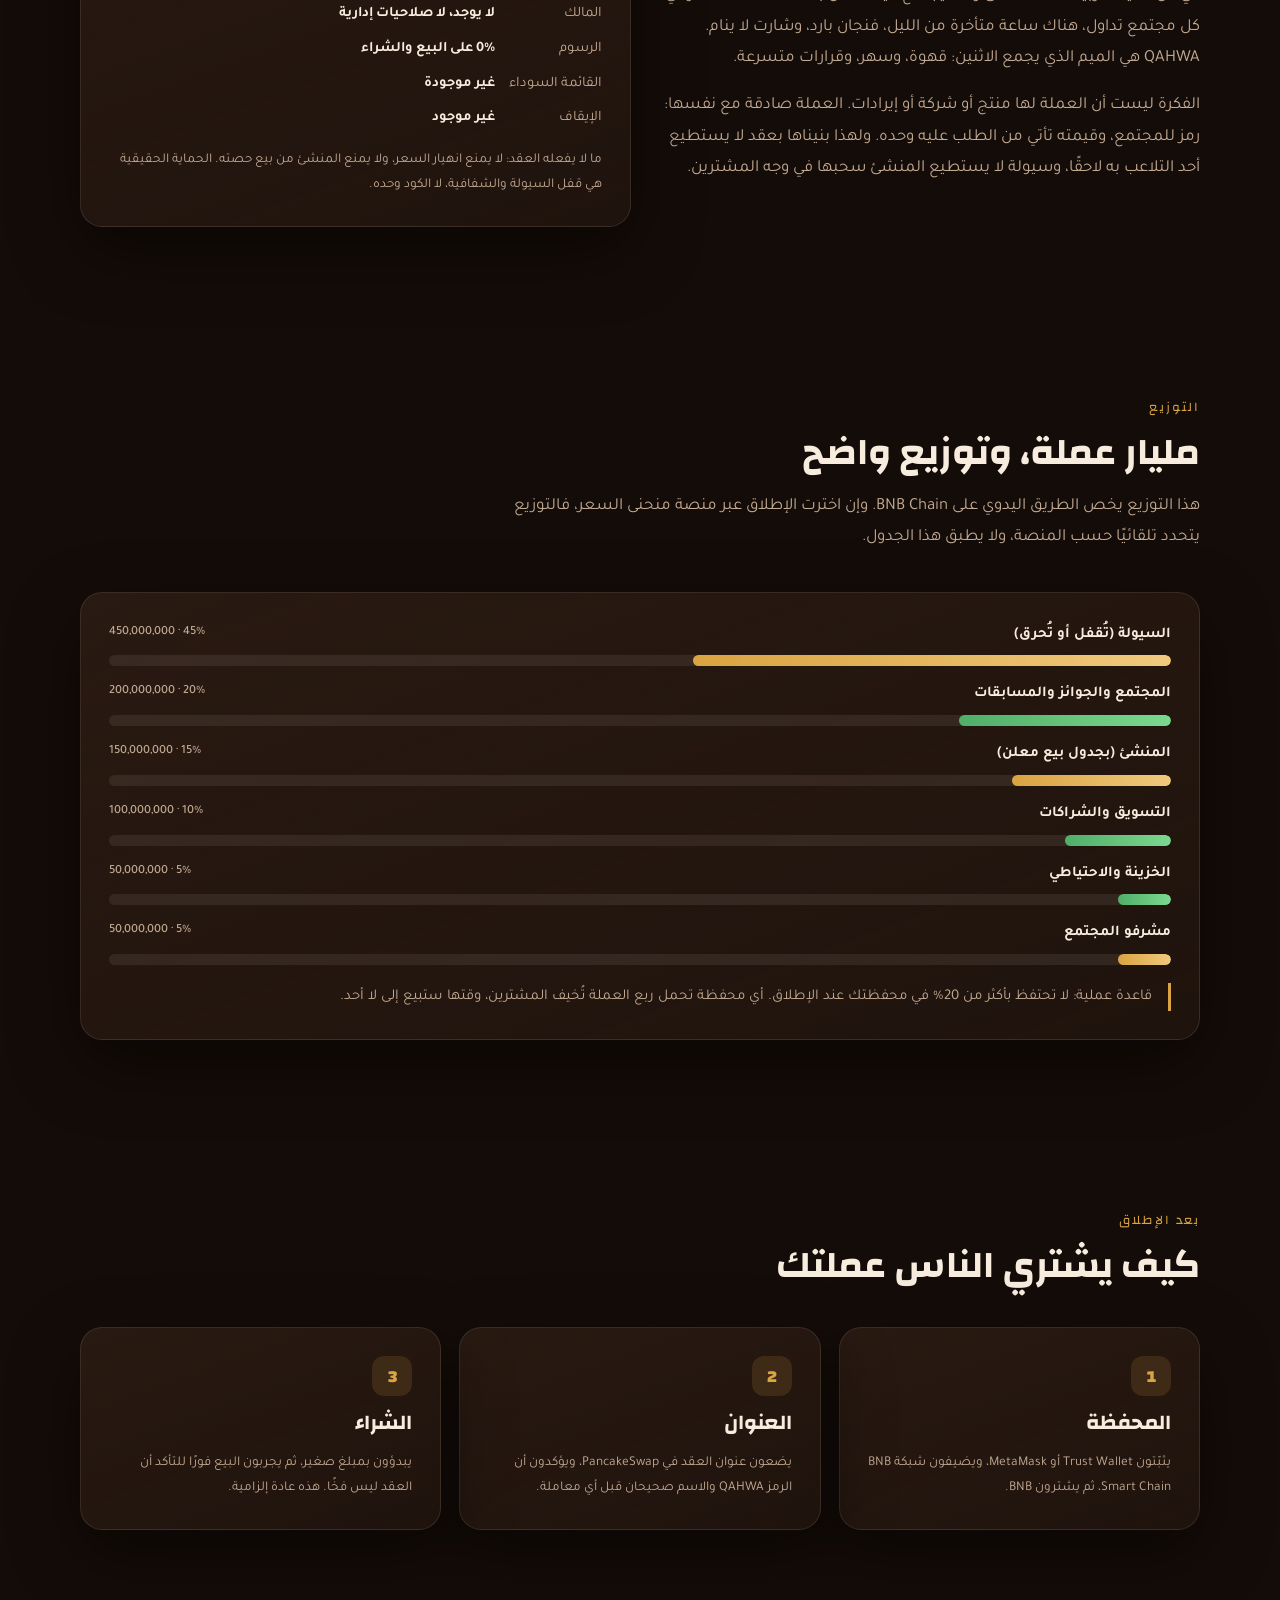
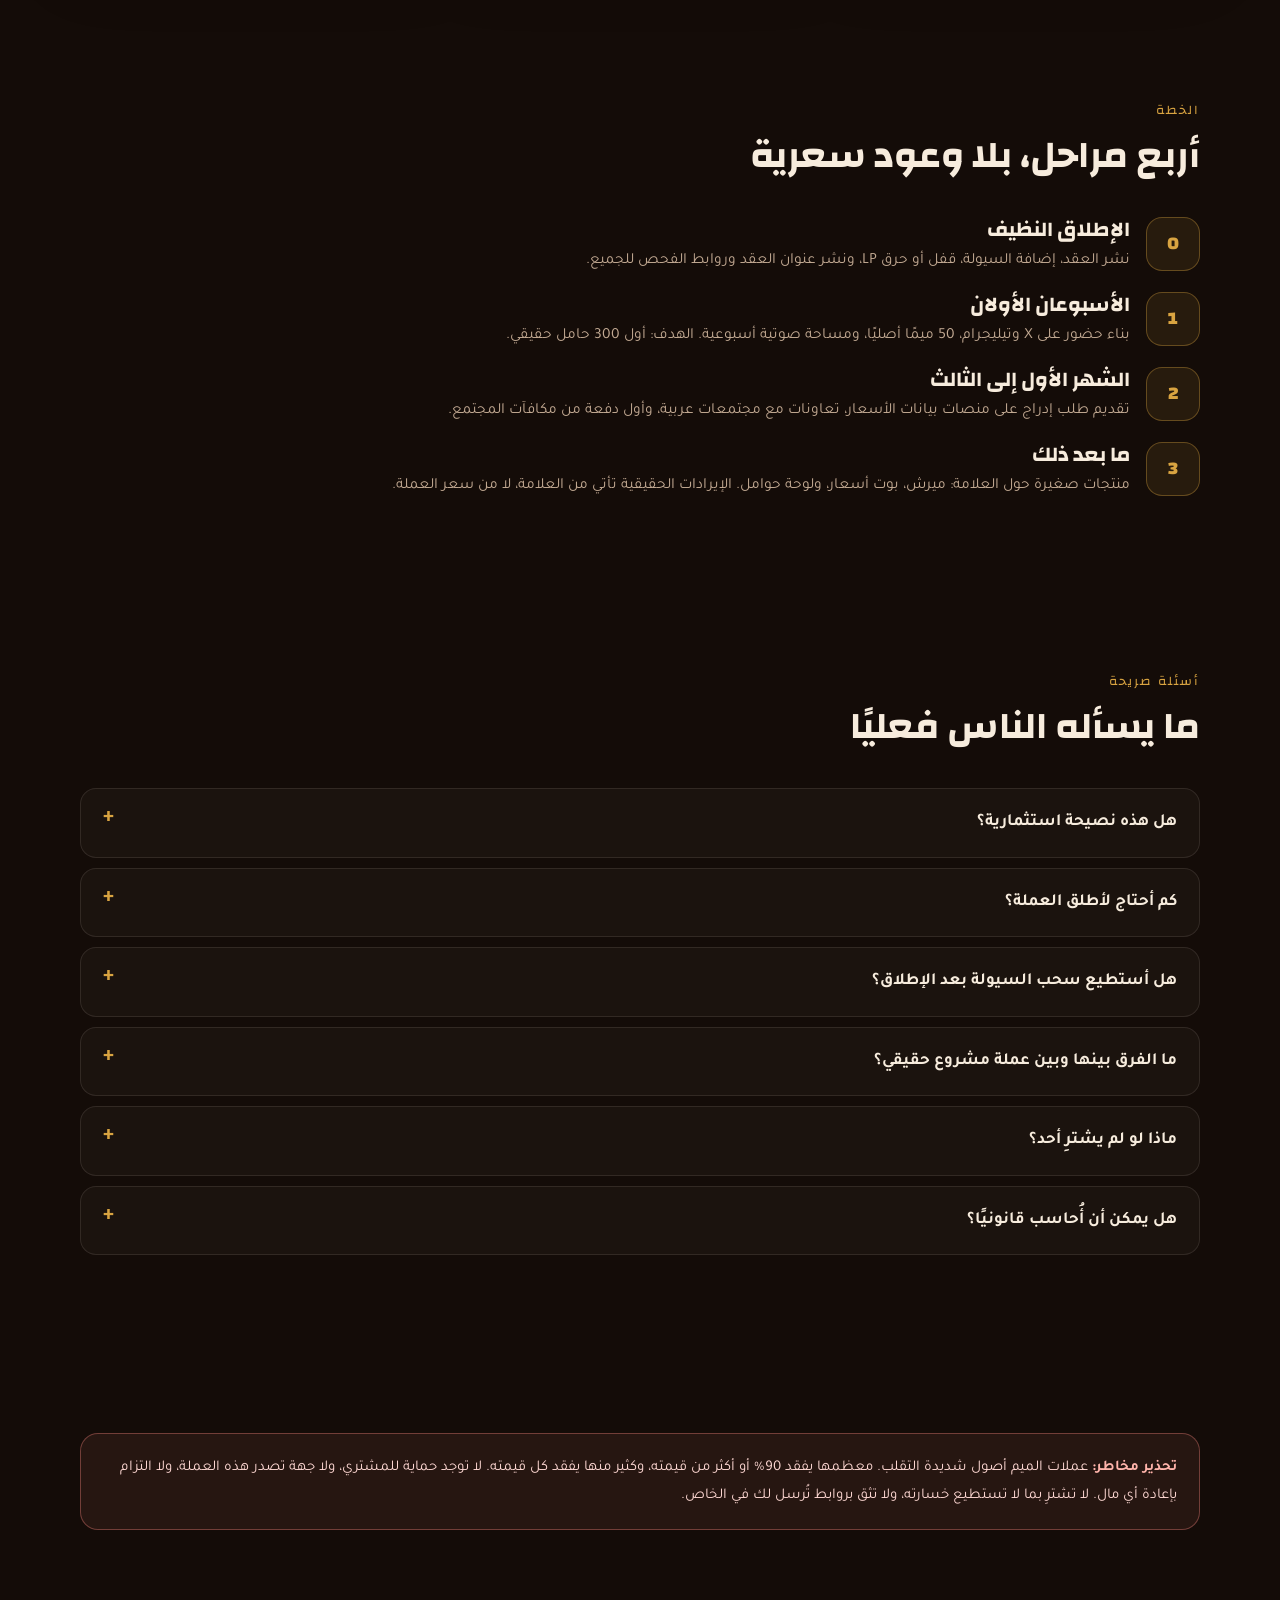
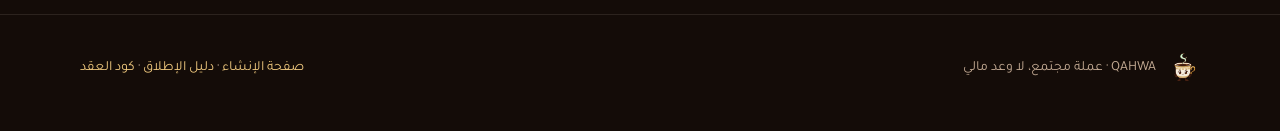
==== commit db5391cb: "Link guide from footer" ====
--- a/index.html
+++ b/index.html
@@ -278,6 +278,7 @@
     </div>
     <div>
       <a href="launch.html">صفحة الإنشاء</a> ·
+      <a href="guide.pdf">دليل الإطلاق</a> ·
       <a href="Qahwa.sol">كود العقد</a>
     </div>
   </div>
